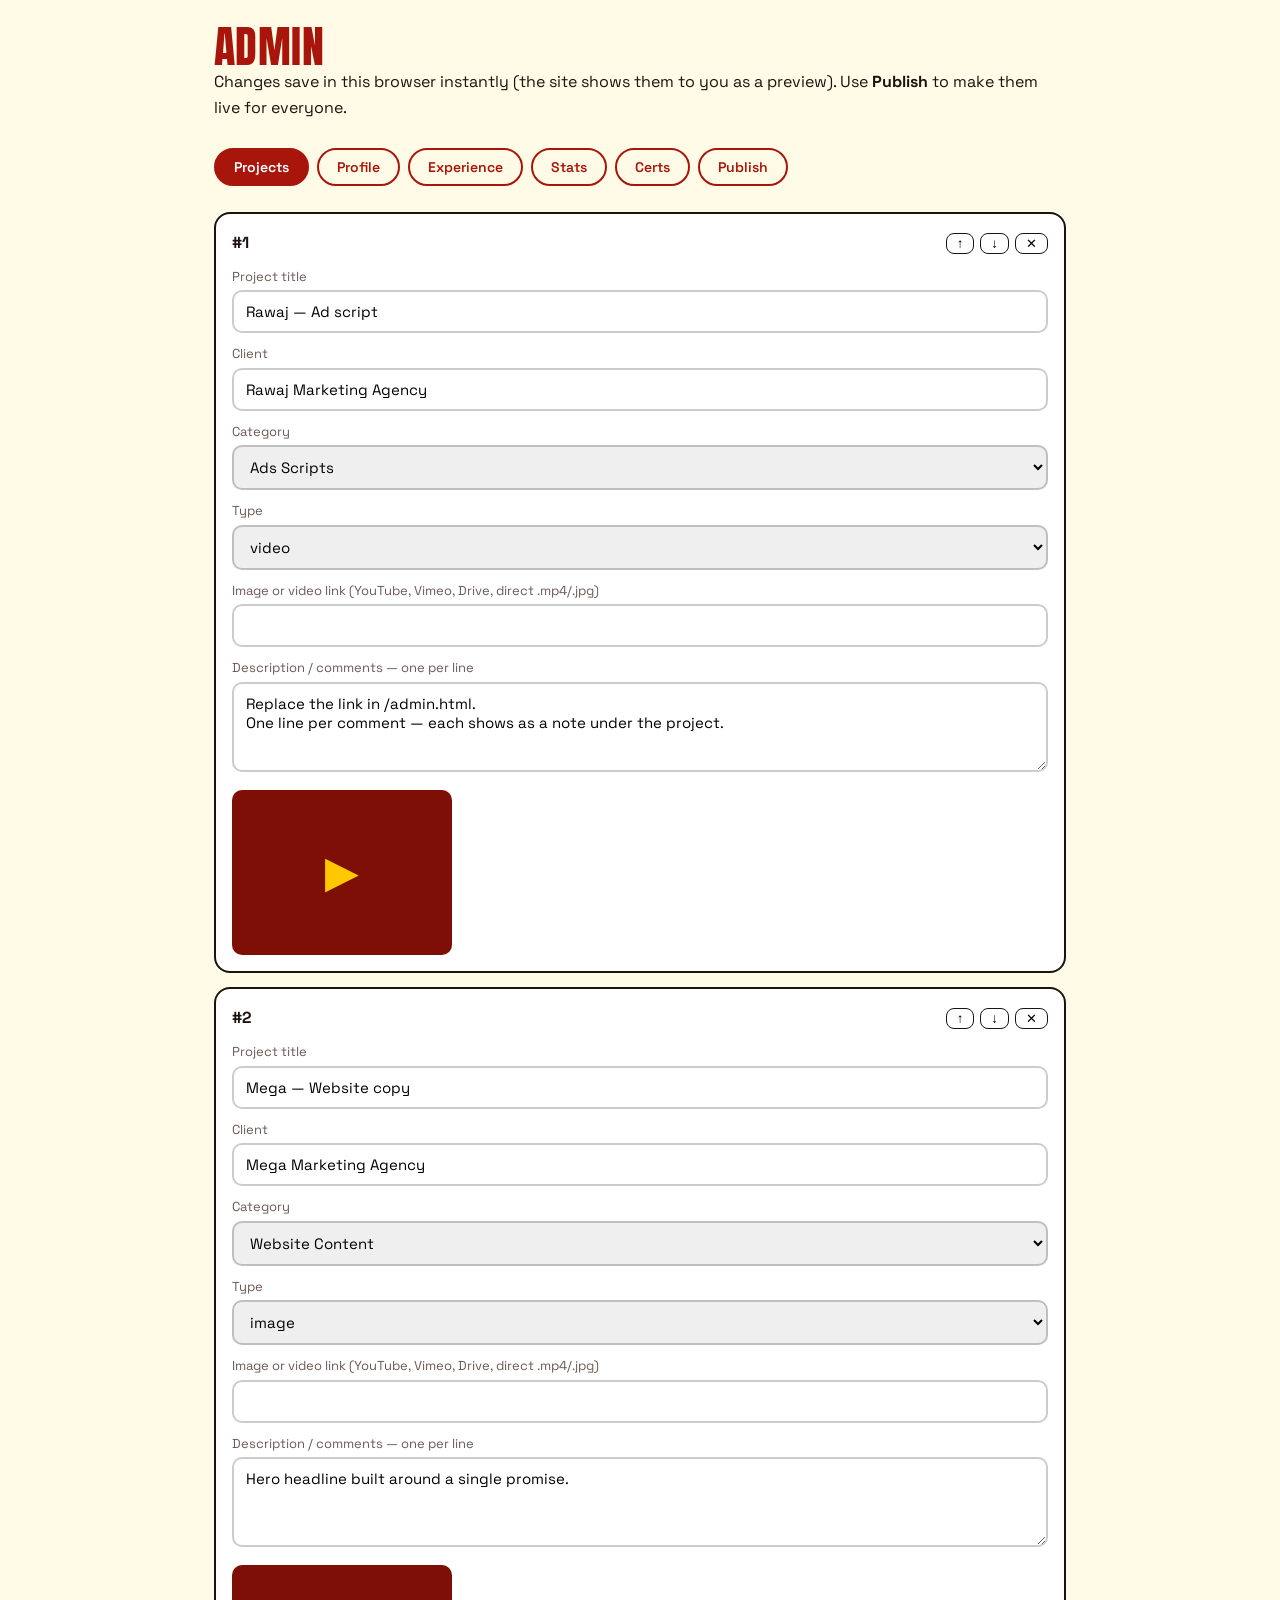
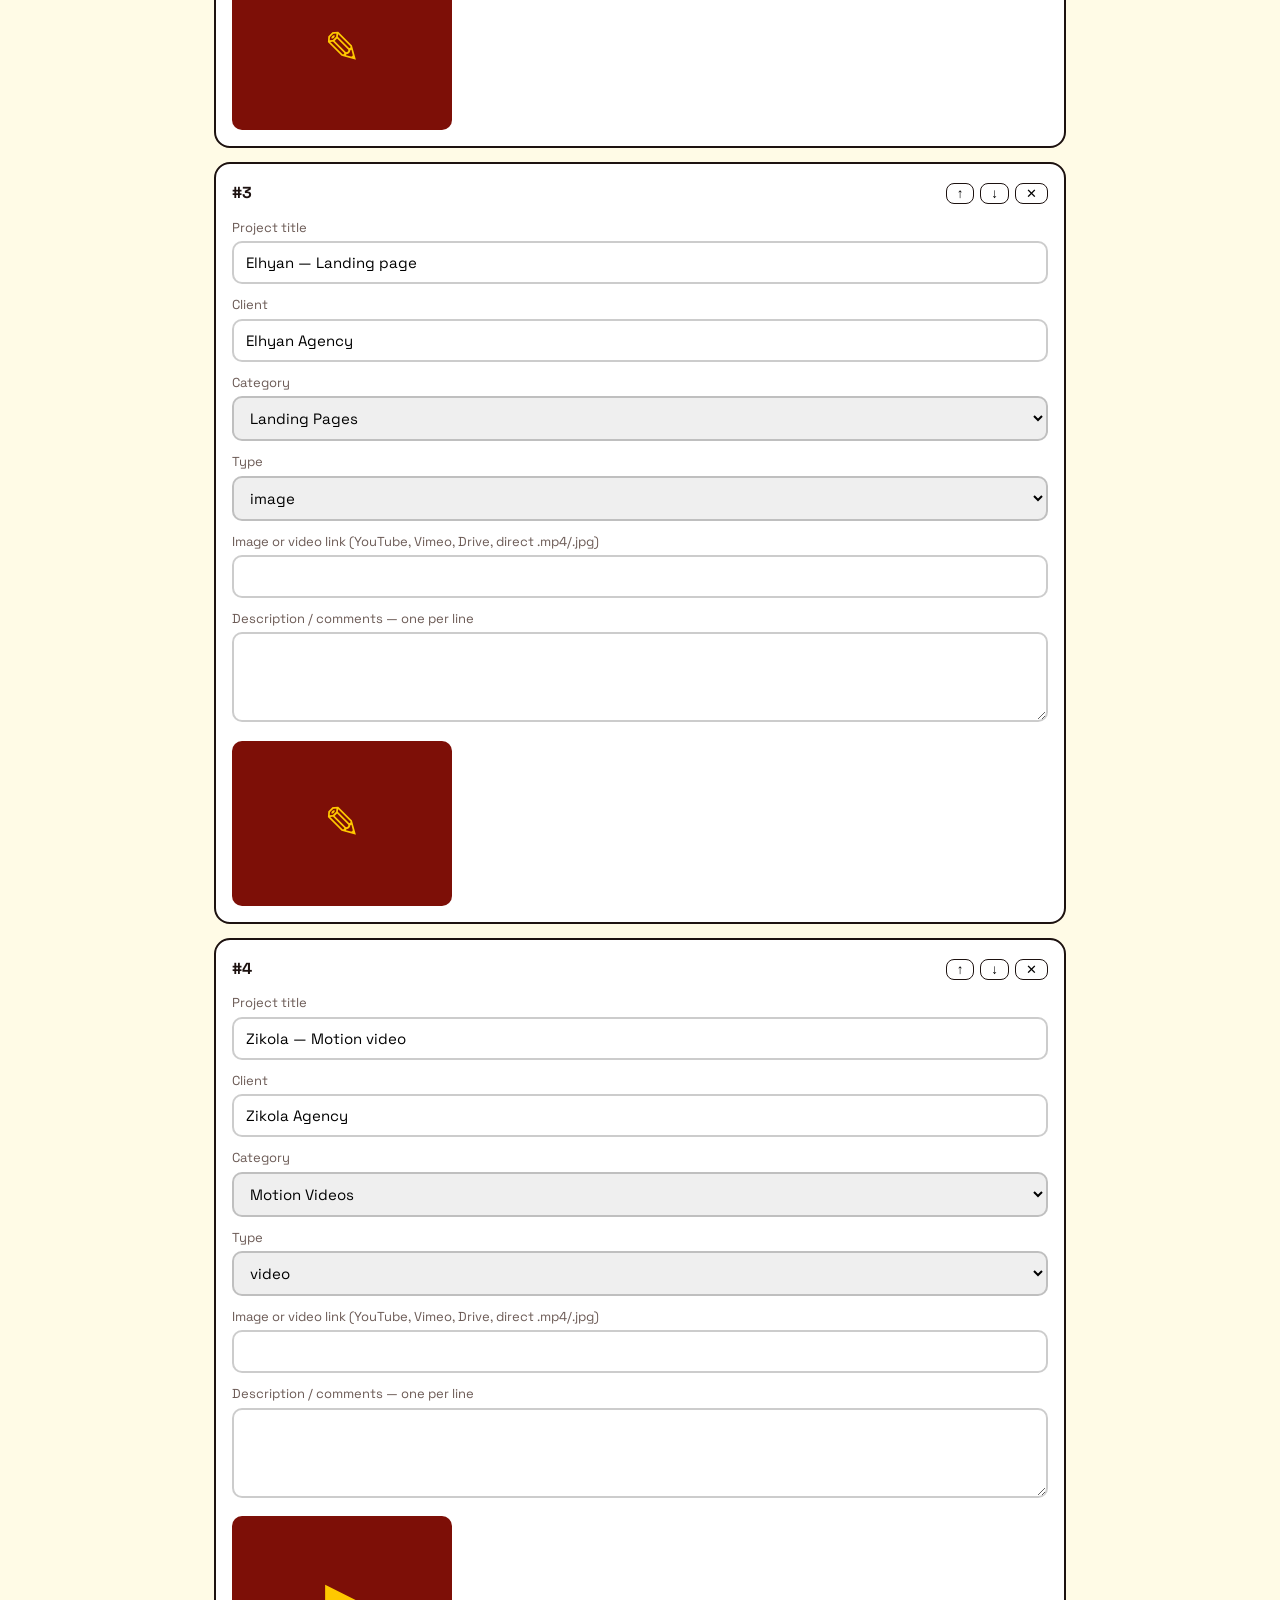
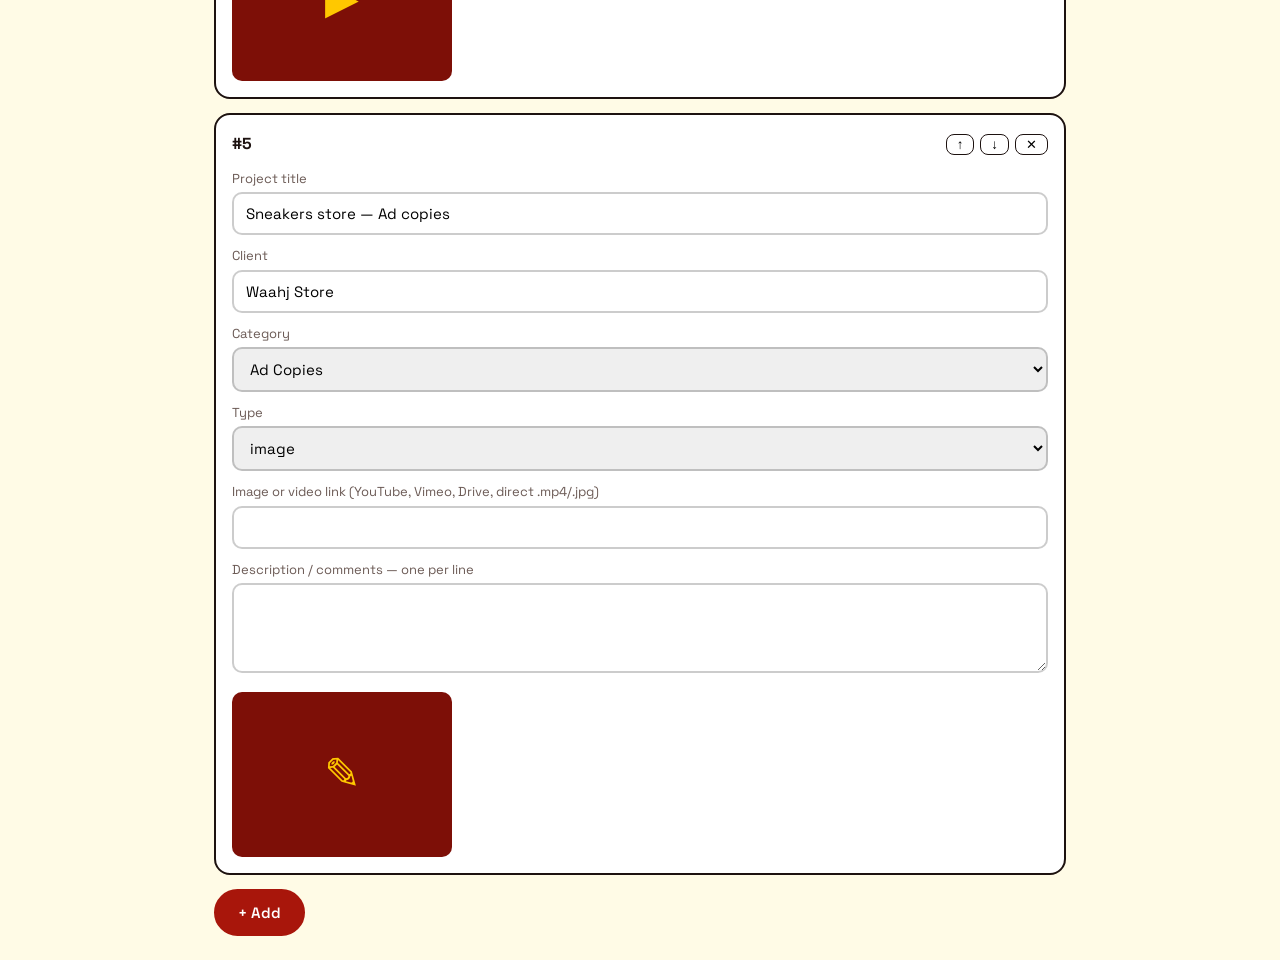
==== admin.html @ 097d2feb "Add files via upload" ====
<!DOCTYPE html><html lang="en"><head><meta charset="utf-8"><meta name="viewport" content="width=device-width,initial-scale=1"><meta name="robots" content="noindex">
<title>Admin</title><link href="https://fonts.googleapis.com/css2?family=Anton&family=Cairo&family=Space+Grotesk:wght@400;500;600&display=swap" rel="stylesheet"><link rel="stylesheet" href="style.css">
<style>.ad{max-width:900px;margin:0 auto;padding:24px}.tabs{display:flex;gap:8px;flex-wrap:wrap;margin:16px 0;position:sticky;top:0;background:var(--cream);padding:10px 0;z-index:5}
.row{background:#fff;border:2px solid var(--ink);border-radius:16px;padding:16px;margin-bottom:14px}.rh{display:flex;justify-content:space-between;margin-bottom:8px}.rh button{margin-inline-start:6px;border:1px solid var(--ink);background:none;border-radius:8px;padding:2px 10px;cursor:pointer}
label{display:block;font-size:13px;color:var(--mut);margin:10px 0 3px}input,select,textarea{width:100%;padding:10px 12px;border:2px solid #0003;border-radius:10px;font:15px 'Space Grotesk','Cairo'}textarea{min-height:90px}
.pv{max-width:220px;margin-top:10px;border-radius:10px;overflow:hidden}.pv img,.pv video{width:100%;display:block}#st{color:var(--red);font-weight:600}</style></head><body>
<div class="ad"><h1 style="font-size:44px;color:var(--red)">ADMIN</h1><p>Changes save in this browser instantly (the site shows them to you as a preview). Use <b>Publish</b> to make them live for everyone. <span id="st"></span></p>
<div class="tabs" id="tabs"></div><div id="v"></div></div>
<script src="content.js"></script><script src="common.js"></script><script>
let D,T='projects';
const S={projects:[['title','Project title'],['client','Client'],['category','Category','cat'],['type','Type','sel:image,video'],['url','Image or video link (YouTube, Vimeo, Drive, direct .mp4/.jpg)'],['note','Description / comments — one per line','area']],
experience:[['role','Role'],['company','Company'],['period','Period']],stats:[['n','Number'],['l','Label']],certs:[['name','Certificate'],['by','Issuer']]};
const P=[['name','Name'],['title','Title'],['tagline','Tagline'],['bio','About (bio)','area'],['email','Email'],['phone','Phone'],['whatsapp','WhatsApp number (digits only)'],['linkedin','LinkedIn URL'],['cvUrl','CV file or link'],['photo','Photo link (optional)'],['location','Location']];
const $=id=>document.getElementById(id),save=()=>{localStorage.setItem(KEY,JSON.stringify(D));$('st').textContent='Saved locally ✓'};
const fld=(k,i,f,l,t,v)=>{const h=`oninput="up('${k}',${i},'${f}',this.value)"`;
return`<label>${l}</label>`+(t==='area'?`<textarea dir="auto" ${h}>${esc(v)}</textarea>`:t==='cat'?`<select ${h}>${D.categories.map(c=>`<option ${c===v?'selected':''}>${esc(c)}</option>`).join('')}</select>`:t&&t.startsWith('sel')?`<select ${h}>${t.slice(4).split(',').map(c=>`<option ${c===v?'selected':''}>${c}</option>`).join('')}</select>`:`<input dir="auto" value="${esc(v)}" ${h}>`)};
function up(k,i,f,v){if(k==='profile')D.profile[f]=v;else{D[k][i][f]=v;const e=$('pv'+i);if(k==='projects'&&e&&(f==='url'||f==='type'))e.innerHTML=thumb(D.projects[i])}save()}
const mv=(k,i,d)=>{const a=D[k],j=i+d;if(j<0||j>=a.length)return;[a[i],a[j]]=[a[j],a[i]];save();draw()};
const rm=(k,i)=>{if(confirm('Delete this item?')){D[k].splice(i,1);save();draw()}};
const add=k=>{D[k].push(Object.fromEntries(S[k].map(([f])=>[f,f==='type'?'image':f==='category'?D.categories[0]:''])));save();draw()};
function draw(){$('tabs').innerHTML=['projects','profile','experience','stats','certs','publish'].map(t=>`<button class="chip ${t===T?'on':''}" onclick="T='${t}';draw()">${t[0].toUpperCase()+t.slice(1)}</button>`).join('');
const v=$('v');
if(T==='profile')v.innerHTML=P.map(([f,l,t])=>fld('profile',0,f,l,t,D.profile[f])).join('')+`<label>Project categories (comma separated)</label><input value="${esc(D.categories.join(', '))}" oninput="D.categories=this.value.split(',').map(s=>s.trim()).filter(Boolean);save()">`;
else if(T==='publish')pub();
else v.innerHTML=D[T].map((r,i)=>`<div class="row"><div class="rh"><b>#${i+1}</b><span><button onclick="mv('${T}',${i},-1)">↑</button><button onclick="mv('${T}',${i},1)">↓</button><button onclick="rm('${T}',${i})">✕</button></span></div>${S[T].map(([f,l,t])=>fld(T,i,f,l,t,r[f])).join('')}${T==='projects'?`<div class="pv" id="pv${i}">${thumb(r)}</div>`:''}</div>`).join('')+`<button class="btn red" onclick="add('${T}')">+ Add</button>`}
function pub(){const g=JSON.parse(localStorage.getItem('pf_gh')||'{}');
$('v').innerHTML=`<div class="row"><p>1) Create a fine-grained GitHub token (Settings → Developer settings) with <b>Contents: Read and write</b> on your portfolio repo. It stays in this browser only.</p>
${['owner','repo','branch','token'].map(f=>`<label>${f}</label><input id="g_${f}" type="${f==='token'?'password':'text'}" value="${esc(g[f]||(f==='branch'?'main':''))}">`).join('')}
<br><button class="btn red" onclick="publish()">Publish to GitHub</button> <span id="pm"></span></div>
<div class="row"><button class="btn" onclick="exp()">Export content.js</button> <label style="display:inline-block" class="btn">Import .json<input type="file" accept=".json" hidden onchange="imp(this)"></label> <button class="btn" onclick="if(confirm('Discard local changes and reload the published version?')){localStorage.removeItem(KEY);location.reload()}">Discard draft</button></div>`}
async function publish(){const g=Object.fromEntries(['owner','repo','branch','token'].map(f=>[f,$('g_'+f).value.trim()]));localStorage.setItem('pf_gh',JSON.stringify(g));
const u=`https://api.github.com/repos/${g.owner}/${g.repo}/contents/content.js`,H={Authorization:'Bearer '+g.token,Accept:'application/vnd.github+json'};$('pm').textContent='Publishing…';
try{const r=await fetch(u+'?ref='+g.branch,{headers:H});const sha=r.ok?(await r.json()).sha:undefined;
const w=await fetch(u,{method:'PUT',headers:H,body:JSON.stringify({message:'Update portfolio content',branch:g.branch,sha,content:btoa(unescape(encodeURIComponent('window.PF_DATA='+JSON.stringify(D,null,1)+';\n')))})});
$('pm').textContent=w.ok?'Published ✓ — live in about a minute.':'Failed: check owner, repo and token permissions ('+w.status+').'}catch(e){$('pm').textContent='Network error.'}}
function exp(){const a=document.createElement('a');a.href=URL.createObjectURL(new Blob(['window.PF_DATA='+JSON.stringify(D,null,1)+';\n'],{type:'text/javascript'}));a.download='content.js';a.click()}
function imp(i){const f=i.files[0];if(!f)return;f.text().then(t=>{D=JSON.parse(t);save();draw()})}
loadData().then(d=>{D=d;draw()});
</script></body></html>
---- style.css ----
:root{--red:#A8160B;--red2:#7d0f07;--cream:#FFFBE6;--ink:#1d1210;--gold:#FFC800;--mut:#6b5a55}
*{box-sizing:border-box;margin:0}html{scroll-behavior:smooth}
body{font:16px/1.65 'Space Grotesk','Cairo',sans-serif;background:var(--cream);color:var(--ink)}
h1,h2,h3{font-family:'Anton',Impact,'Arial Narrow Bold','Cairo',sans-serif;font-weight:400;line-height:1.02;letter-spacing:.01em}
a{color:inherit}.wrap{max-width:1180px;margin:auto;padding:0 24px}
nav{position:sticky;top:0;z-index:20;background:#fffbe6e6;backdrop-filter:blur(10px);border-bottom:1px solid #a8160b22}
nav .wrap{display:flex;align-items:center;justify-content:space-between;height:64px;gap:16px}
nav a{text-decoration:none;margin-inline-end:20px;font-weight:500}nav .links{display:flex;align-items:center}
@media(max-width:700px){nav .links a{display:none}}
.btn{display:inline-block;border:2px solid var(--ink);background:var(--cream);color:var(--ink);padding:12px 22px;border-radius:999px;font:600 15px 'Space Grotesk',sans-serif;cursor:pointer;text-decoration:none}
.btn:hover{transform:translateY(-2px)}.btn.gold{background:var(--gold);border-color:var(--gold)}.btn.red{background:var(--red);border-color:var(--red);color:#fff}.btn.sm{padding:8px 16px}
.hero{background:var(--red);color:var(--cream);padding:72px 0 0}
.hero-in{display:grid;grid-template-columns:1.4fr 1fr;gap:40px;align-items:center}
@media(max-width:800px){.hero-in{grid-template-columns:1fr}}
.hero h1{font-size:clamp(56px,10vw,128px);text-transform:uppercase}
.role{font:600 clamp(18px,2.4vw,26px) 'Space Grotesk';color:var(--gold);margin:18px 0 8px}
.lead{max-width:520px;opacity:.9;margin-bottom:28px}.cta{display:flex;gap:12px;flex-wrap:wrap}
.photo{aspect-ratio:4/5;max-height:520px;margin-inline-start:auto;width:100%;max-width:420px;background-position:top center;border-radius:36px;border:4px solid #000;background:var(--red2) center/cover;display:grid;place-items:center;font:96px Anton,Impact;color:var(--gold);overflow:hidden}
.stats{display:flex;gap:48px;flex-wrap:wrap;margin-top:56px;padding:28px 24px;border-top:1px solid #fffbe655}
.stats b{display:block;font:48px/1 Anton;color:var(--gold)}.stats span{opacity:.85}
section{padding:84px 0}h2{font-size:clamp(40px,6vw,76px);color:var(--red);margin-bottom:32px;text-transform:uppercase}
#bio{max-width:760px;font-size:20px;white-space:pre-line}
.chips{display:flex;gap:10px;flex-wrap:wrap;margin-bottom:28px}
.chip{border:2px solid var(--red);color:var(--red);background:none;padding:8px 18px;border-radius:999px;font:600 14px 'Space Grotesk';cursor:pointer}
.chip.on{background:var(--red);color:#fff}
.grid{columns:3 280px;column-gap:20px}
.card{break-inside:avoid;margin-bottom:20px;background:#fff;border:2px solid var(--ink);border-radius:20px;overflow:hidden;cursor:pointer;transition:.2s}
.card:hover{transform:translateY(-4px);box-shadow:6px 6px 0 var(--red)}
.card .th{background:#1d1210}.card img,.card video{display:block;width:100%}
.ph{aspect-ratio:4/3;display:grid;place-items:center;font-size:44px;color:var(--gold);background:var(--red2)}
.card .cap{padding:14px 18px}.card small{color:var(--mut)}.card b{display:block;font-size:17px}
.empty{color:var(--mut)}
.tl{border-inline-start:3px solid var(--red);padding-inline-start:28px;display:grid;gap:26px;max-width:760px}
.tl b{font-size:19px;display:block}.tl span{color:var(--mut)}
.certs{display:grid;grid-template-columns:repeat(auto-fit,minmax(240px,1fr));gap:16px}
.certs div{padding:20px;border:2px solid var(--ink);border-radius:16px;background:#fff}.certs small{color:var(--mut)}
footer{background:var(--red);color:var(--cream);padding:72px 0 40px;text-align:center}
footer h2{color:var(--cream);font-size:clamp(48px,9vw,120px)}footer p{margin-top:28px;opacity:.8}
.modal{position:fixed;inset:0;background:#000b;z-index:50;display:grid;place-items:center;padding:20px;overflow:auto}
.modal[hidden]{display:none}
.box{background:var(--cream);border-radius:24px;max-width:920px;width:100%;max-height:92vh;overflow:auto;position:relative;padding:24px}
.box .x{position:absolute;top:12px;inset-inline-end:14px;background:var(--ink);color:#fff;border:0;width:36px;height:36px;border-radius:50%;font-size:18px;cursor:pointer;z-index:2}
.media img,.media video,.media iframe{width:100%;border-radius:14px;display:block;border:0;max-height:70vh;object-fit:contain;background:#000}
.media iframe{aspect-ratio:16/9;height:auto}
.box h3{font-size:34px;margin:18px 0 4px;color:var(--red)}.notes{margin-top:14px;display:grid;gap:10px}
.notes p{background:#fff;border-inline-start:5px solid var(--gold);padding:10px 14px;border-radius:8px}
.ct{max-width:460px}.ct a,.ct button.c{display:flex;justify-content:space-between;width:100%;padding:14px 18px;margin-top:10px;border:2px solid var(--ink);border-radius:14px;background:#fff;text-decoration:none;font:500 16px 'Space Grotesk';cursor:pointer;color:var(--ink)}
:focus-visible{outline:3px solid var(--gold);outline-offset:2px}
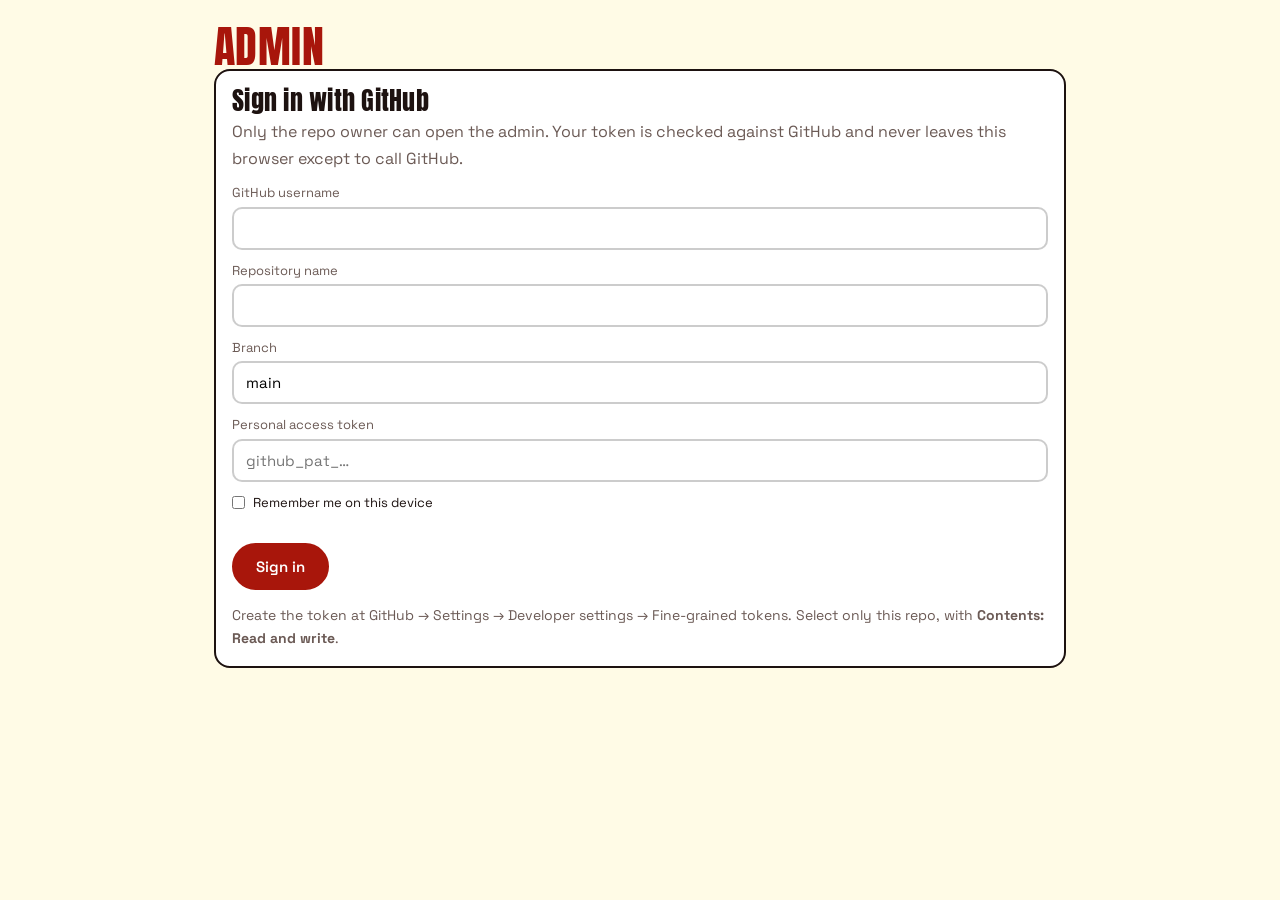
==== commit 56edd617: "Add files via upload" ====
--- a/admin.html
+++ b/admin.html
@@ -4,7 +4,11 @@
 .row{background:#fff;border:2px solid var(--ink);border-radius:16px;padding:16px;margin-bottom:14px}.rh{display:flex;justify-content:space-between;margin-bottom:8px}.rh button{margin-inline-start:6px;border:1px solid var(--ink);background:none;border-radius:8px;padding:2px 10px;cursor:pointer}
 label{display:block;font-size:13px;color:var(--mut);margin:10px 0 3px}input,select,textarea{width:100%;padding:10px 12px;border:2px solid #0003;border-radius:10px;font:15px 'Space Grotesk','Cairo'}textarea{min-height:90px}
 .pv{max-width:220px;margin-top:10px;border-radius:10px;overflow:hidden}.pv img,.pv video{width:100%;display:block}#st{color:var(--red);font-weight:600}</style></head><body>
-<div class="ad"><h1 style="font-size:44px;color:var(--red)">ADMIN</h1><p>Changes save in this browser instantly (the site shows them to you as a preview). Use <b>Publish</b> to make them live for everyone. <span id="st"></span></p>
+<div class="ad" id="lg" hidden><h1 style="font-size:44px;color:var(--red)">ADMIN</h1><div class="row"><h3 style="font-size:26px;margin-bottom:6px">Sign in with GitHub</h3><p style="color:var(--mut)">Only the repo owner can open the admin. Your token is checked against GitHub and never leaves this browser except to call GitHub.</p>
+<label>GitHub username</label><input id="l_owner" autocomplete="username"><label>Repository name</label><input id="l_repo"><label>Branch</label><input id="l_branch" value="main"><label>Personal access token</label><input id="l_token" type="password" autocomplete="current-password" placeholder="github_pat_…">
+<label style="display:flex;gap:8px;align-items:center;color:var(--ink)"><input type="checkbox" id="l_rem" style="width:auto"> Remember me on this device</label><br><button class="btn red" id="lb" onclick="login()">Sign in</button> <span id="lm" style="color:var(--red);font-weight:600"></span>
+<p style="color:var(--mut);font-size:14px;margin-top:14px">Create the token at GitHub → Settings → Developer settings → Fine-grained tokens. Select only this repo, with <b>Contents: Read and write</b>.</p></div></div>
+<div class="ad" id="app" hidden><h1 style="font-size:44px;color:var(--red)">ADMIN</h1><p>Changes save in this browser instantly (the site shows them to you as a preview). Use <b>Publish</b> to make them live for everyone. <span id="st"></span></p>
 <div class="tabs" id="tabs"></div><div id="v"></div></div>
 <script src="content.js"></script><script src="common.js"></script><script>
 let D,T='projects';
@@ -23,17 +27,23 @@
 if(T==='profile')v.innerHTML=P.map(([f,l,t])=>fld('profile',0,f,l,t,D.profile[f])).join('')+`<label>Project categories (comma separated)</label><input value="${esc(D.categories.join(', '))}" oninput="D.categories=this.value.split(',').map(s=>s.trim()).filter(Boolean);save()">`;
 else if(T==='publish')pub();
 else v.innerHTML=D[T].map((r,i)=>`<div class="row"><div class="rh"><b>#${i+1}</b><span><button onclick="mv('${T}',${i},-1)">↑</button><button onclick="mv('${T}',${i},1)">↓</button><button onclick="rm('${T}',${i})">✕</button></span></div>${S[T].map(([f,l,t])=>fld(T,i,f,l,t,r[f])).join('')}${T==='projects'?`<div class="pv" id="pv${i}">${thumb(r)}</div>`:''}</div>`).join('')+`<button class="btn red" onclick="add('${T}')">+ Add</button>`}
-function pub(){const g=JSON.parse(localStorage.getItem('pf_gh')||'{}');
-$('v').innerHTML=`<div class="row"><p>1) Create a fine-grained GitHub token (Settings → Developer settings) with <b>Contents: Read and write</b> on your portfolio repo. It stays in this browser only.</p>
-${['owner','repo','branch','token'].map(f=>`<label>${f}</label><input id="g_${f}" type="${f==='token'?'password':'text'}" value="${esc(g[f]||(f==='branch'?'main':''))}">`).join('')}
-<br><button class="btn red" onclick="publish()">Publish to GitHub</button> <span id="pm"></span></div>
-<div class="row"><button class="btn" onclick="exp()">Export content.js</button> <label style="display:inline-block" class="btn">Import .json<input type="file" accept=".json" hidden onchange="imp(this)"></label> <button class="btn" onclick="if(confirm('Discard local changes and reload the published version?')){localStorage.removeItem(KEY);location.reload()}">Discard draft</button></div>`}
-async function publish(){const g=Object.fromEntries(['owner','repo','branch','token'].map(f=>[f,$('g_'+f).value.trim()]));localStorage.setItem('pf_gh',JSON.stringify(g));
-const u=`https://api.github.com/repos/${g.owner}/${g.repo}/contents/content.js`,H={Authorization:'Bearer '+g.token,Accept:'application/vnd.github+json'};$('pm').textContent='Publishing…';
-try{const r=await fetch(u+'?ref='+g.branch,{headers:H});const sha=r.ok?(await r.json()).sha:undefined;
-const w=await fetch(u,{method:'PUT',headers:H,body:JSON.stringify({message:'Update portfolio content',branch:g.branch,sha,content:btoa(unescape(encodeURIComponent('window.PF_DATA='+JSON.stringify(D,null,1)+';\n')))})});
-$('pm').textContent=w.ok?'Published ✓ — live in about a minute.':'Failed: check owner, repo and token permissions ('+w.status+').'}catch(e){$('pm').textContent='Network error.'}}
+function pub(){$('v').innerHTML=`<div class="row"><p>Signed in as <b>${esc(G.owner)}/${esc(G.repo)}</b> (${esc(G.branch)})</p><button class="btn red" onclick="publish()">Publish to GitHub</button> <span id="pm"></span></div>
+<div class="row"><button class="btn" onclick="exp()">Export content.js</button> <label style="display:inline-block" class="btn">Import .json<input type="file" accept=".json" hidden onchange="imp(this)"></label> <button class="btn" onclick="if(confirm('Discard local changes and reload the published version?')){localStorage.removeItem(KEY);location.reload()}">Discard draft</button> <button class="btn" onclick="logout()">Sign out</button></div>`}
+async function publish(){const u='/repos/'+G.owner+'/'+G.repo+'/contents/content.js';$('pm').textContent='Publishing…';
+try{const r=await gh(u+'?ref='+G.branch);const sha=r.ok?(await r.json()).sha:undefined;
+const w=await gh(u,{method:'PUT',body:JSON.stringify({message:'Update portfolio content',branch:G.branch,sha,content:btoa(unescape(encodeURIComponent('window.PF_DATA='+JSON.stringify(D,null,1)+';\n')))})});
+$('pm').textContent=w.ok?'Published ✓ — live in about a minute.':'Failed ('+w.status+'): check the token permissions or sign in again.'}catch(e){$('pm').textContent='Network error.'}}
 function exp(){const a=document.createElement('a');a.href=URL.createObjectURL(new Blob(['window.PF_DATA='+JSON.stringify(D,null,1)+';\n'],{type:'text/javascript'}));a.download='content.js';a.click()}
 function imp(i){const f=i.files[0];if(!f)return;f.text().then(t=>{D=JSON.parse(t);save();draw()})}
-loadData().then(d=>{D=d;draw()});
+const GK='pf_gh:'+location.pathname.replace(/[^/]*$/,'');let G=null;
+const gh=(p,o={})=>fetch('https://api.github.com'+p,{...o,headers:{Authorization:'Bearer '+G.token,Accept:'application/vnd.github+json'}});
+async function verify(g){G=g;try{const r=await gh('/repos/'+g.owner+'/'+g.repo);if(r.status===401)return'Invalid or expired token.';if(r.status===404)return'Repo not found, or this token has no access to it.';const j=await r.json();
+if(j.owner.login.toLowerCase()!==g.owner.toLowerCase())return'Username does not match the repo owner.';if(!j.permissions||!j.permissions.push)return'This token cannot write to the repo. It needs Contents: Read and write.';return''}catch(e){return'Network error. Check your connection.'}}
+async function login(){const g=Object.fromEntries(['owner','repo','branch','token'].map(f=>[f,$('l_'+f).value.trim()]));if(Object.values(g).some(v=>!v)){$('lm').textContent='Fill in all fields.';return}
+$('lb').disabled=true;$('lm').textContent='Checking…';const e=await verify(g);$('lb').disabled=false;if(e){$('lm').textContent=e;G=null;return}
+(($('l_rem').checked)?localStorage:sessionStorage).setItem(GK,JSON.stringify(g));enter()}
+function logout(){localStorage.removeItem(GK);sessionStorage.removeItem(GK);location.reload()}
+function enter(){$('lg').hidden=true;$('app').hidden=false;loadData().then(d=>{D=d;draw()}).catch(fail)}
+(async()=>{const s=localStorage.getItem(GK)||sessionStorage.getItem(GK);if(s&&!(await verify(JSON.parse(s)))){return enter()}
+const h=location.hostname;if(h.endsWith('.github.io')){$('l_owner').value=h.split('.')[0];$('l_repo').value=location.pathname.split('/')[1]||h}$('lg').hidden=false})();
 </script></body></html>
